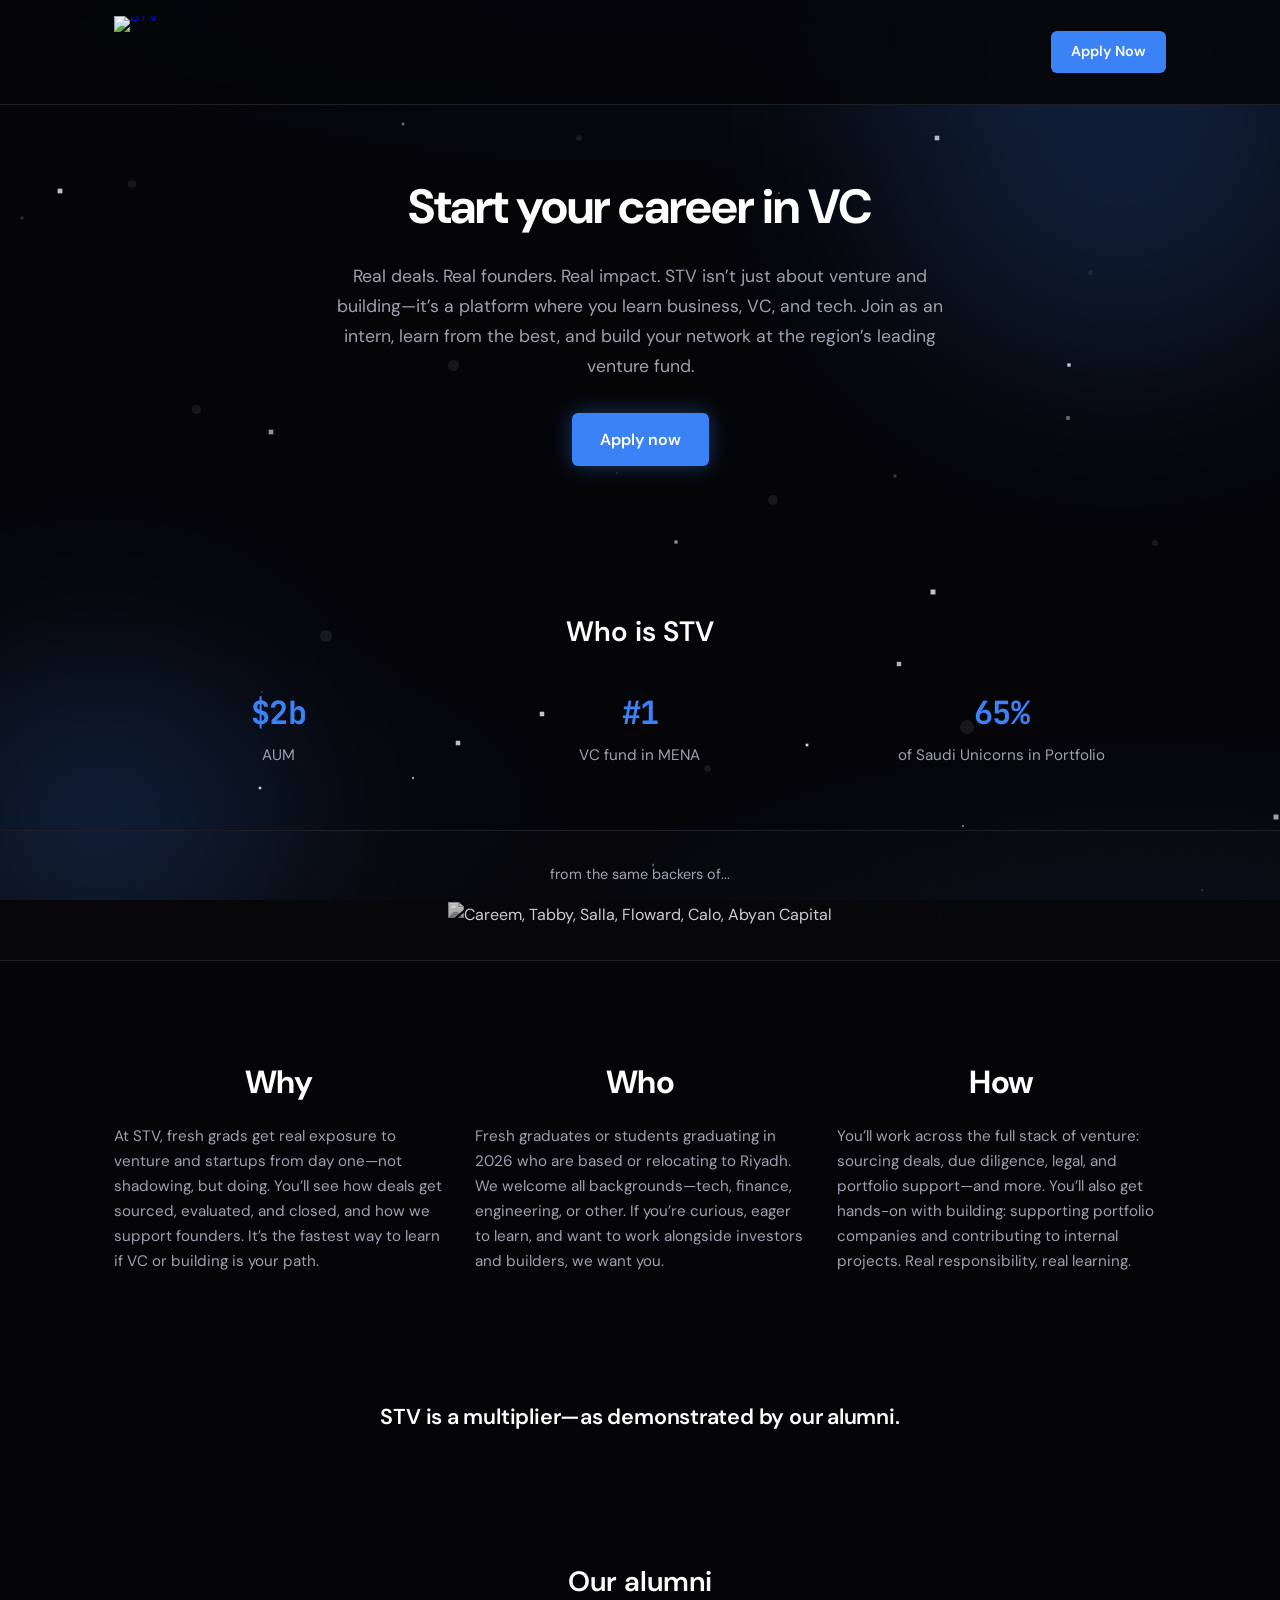
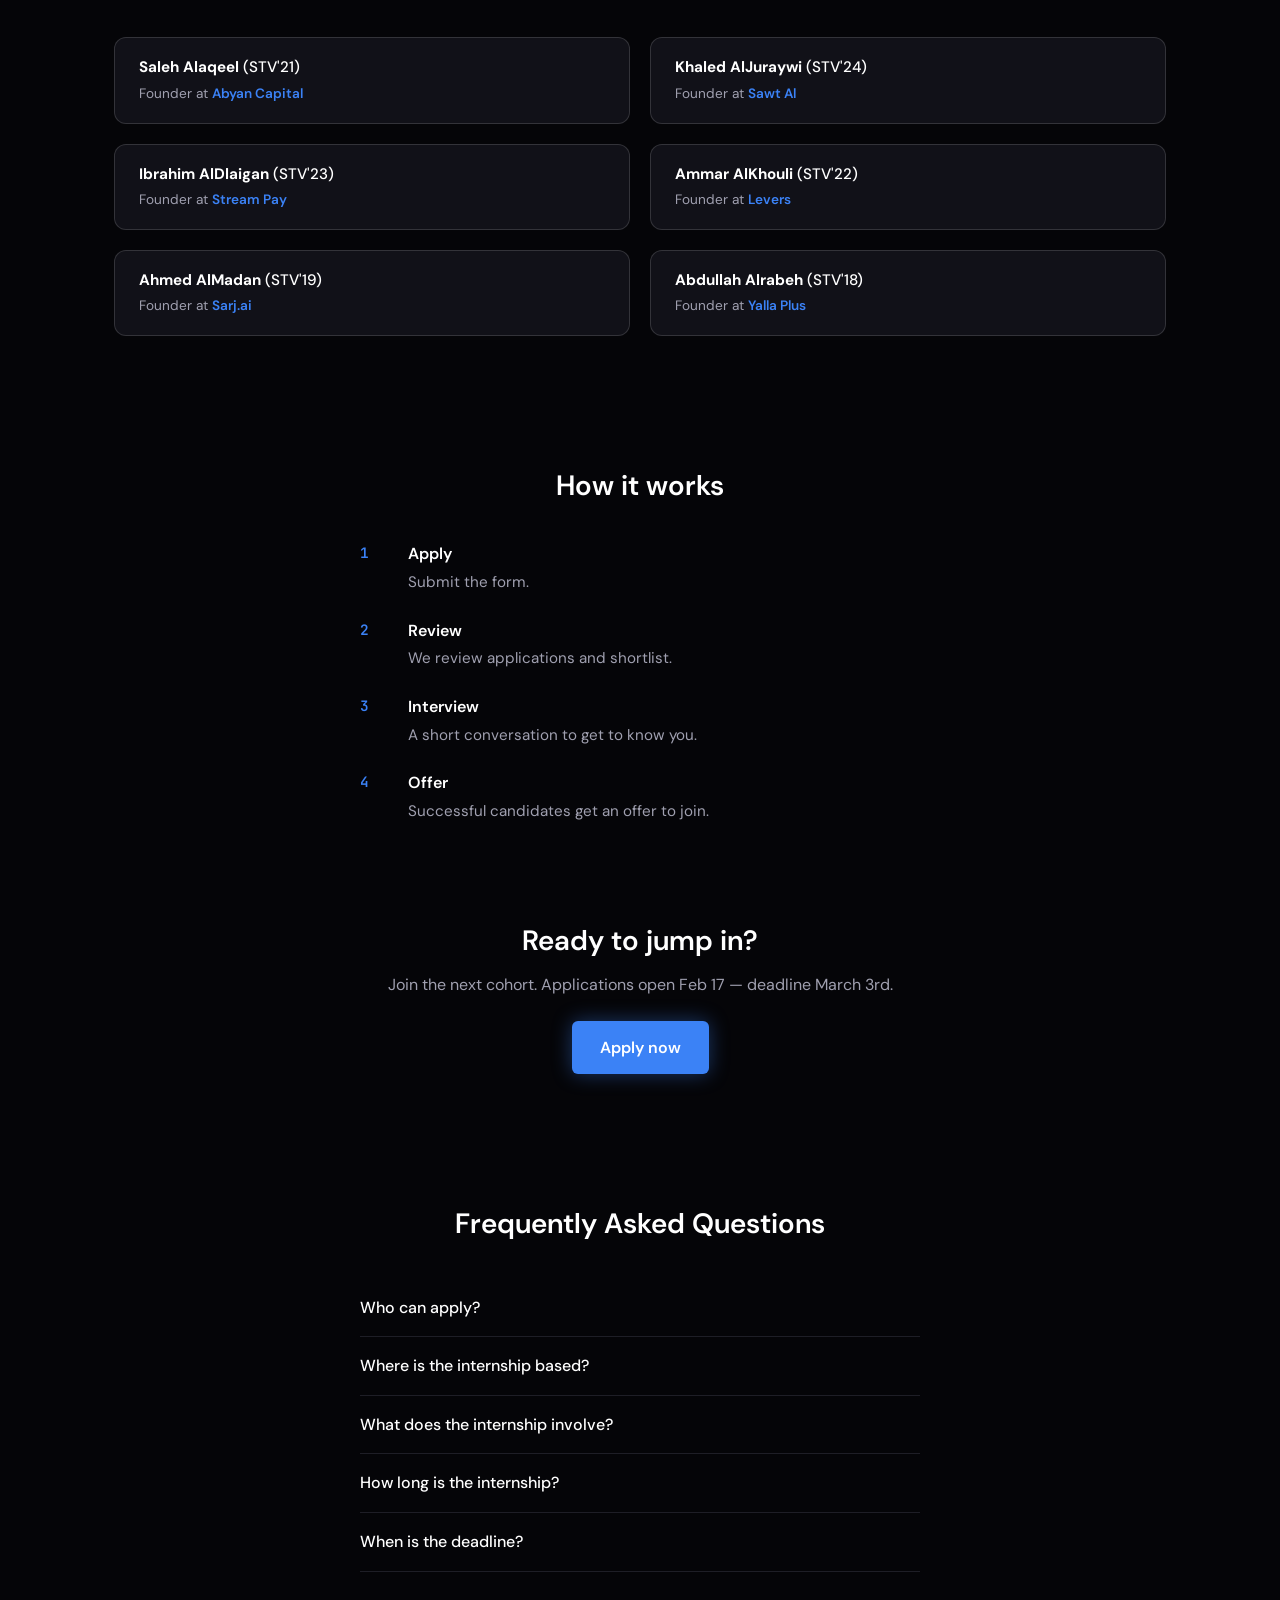
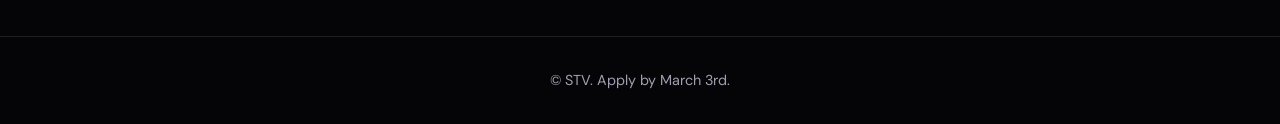
==== STV Internship Microsite/index.html @ d63d4b08 "Add files via upload" ====
<!DOCTYPE html>
<html lang="en">
<head>
  <meta charset="UTF-8" />
  <meta name="viewport" content="width=device-width, initial-scale=1.0" />
  <title>STV Internship | Apply Now</title>
  <link rel="preconnect" href="https://fonts.googleapis.com" />
  <link rel="preconnect" href="https://fonts.gstatic.com" crossorigin />
  <link href="https://fonts.googleapis.com/css2?family=DM+Sans:ital,opsz,wght@0,9..40,300;0,9..40,400;0,9..40,500;0,9..40,600;0,9..40,700;1,9..40,400&family=Instrument+Serif:ital@0;1&family=JetBrains+Mono:wght@400;500;600&display=swap" rel="stylesheet" />
  <link rel="stylesheet" href="styles.css" />
</head>
<body>
  <div class="bg-tech" aria-hidden="true">
    <div class="bg-stars" aria-hidden="true"></div>
    <div class="bg-gradient-shift"></div>
    <div class="bg-float" aria-hidden="true">
      <span class="bg-particle"></span>
      <span class="bg-particle"></span>
      <span class="bg-particle"></span>
      <span class="bg-particle"></span>
      <span class="bg-particle"></span>
      <span class="bg-particle"></span>
      <span class="bg-particle"></span>
      <span class="bg-particle"></span>
      <span class="bg-particle"></span>
      <span class="bg-particle"></span>
    </div>
    <div class="bg-glow bg-glow-1"></div>
    <div class="bg-glow bg-glow-2"></div>
  </div>

  <header class="header">
    <div class="container">
      <a href="/" class="logo">
        <img src="assets/logo.png" alt="STV" class="logo-img" />
      </a>
      <a href="https://docs.google.com/forms/d/1zl1nwiatsj6WW4wo2dqx9uAPg2A9zWV1U6yQzz-te5w/edit" target="_blank" rel="noopener noreferrer" class="btn btn-primary">Apply Now</a>
    </div>
  </header>

  <main>
    <section class="hero">
      <div class="container">
        <h1 class="hero-title">Start your career in VC</h1>
        <p class="hero-subtitle">
          Real deals. Real founders. Real impact. STV isn’t just about venture and building—it’s a platform where you learn business, VC, and tech. Join as an intern, learn from the best, and build your network at the region’s leading venture fund.
        </p>
        <div class="hero-cta">
          <a href="https://docs.google.com/forms/d/1zl1nwiatsj6WW4wo2dqx9uAPg2A9zWV1U6yQzz-te5w/edit" target="_blank" rel="noopener noreferrer" class="btn btn-primary btn-lg btn-glow">Apply now</a>
        </div>
      </div>
    </section>

    <section class="who-is-stv section">
      <div class="container">
        <h2 class="section-title">Who is STV</h2>
        <div class="who-is-stv-grid">
          <div class="who-is-stv-item">
            <span class="who-is-stv-value">$2b</span>
            <span class="who-is-stv-label">AUM</span>
          </div>
          <div class="who-is-stv-item">
            <span class="who-is-stv-value">#1</span>
            <span class="who-is-stv-label">VC fund in MENA</span>
          </div>
          <div class="who-is-stv-item">
            <span class="who-is-stv-value">65%</span>
            <span class="who-is-stv-label">of Saudi Unicorns in Portfolio</span>
          </div>
        </div>
      </div>
    </section>

    <section class="backers">
      <div class="backers-noise" aria-hidden="true"></div>
      <div class="container">
        <p class="backers-headline">from the same backers of...</p>
        <div class="backers-logos-wrap">
          <img src="assets/backers-logos.png" alt="Careem, Tabby, Salla, Floward, Calo, Abyan Capital" class="backers-logos-img" />
        </div>
      </div>
    </section>

    <section class="why-who-how section">
      <div class="container">
        <div class="why-who-how-grid">
          <div class="why-who-how-col">
            <h2 class="why-who-how-heading">Why</h2>
            <p class="why-who-how-text">At STV, fresh grads get real exposure to venture and startups from day one—not shadowing, but doing. You’ll see how deals get sourced, evaluated, and closed, and how we support founders. It’s the fastest way to learn if VC or building is your path.</p>
          </div>
          <div class="why-who-how-col">
            <h2 class="why-who-how-heading">Who</h2>
            <p class="why-who-how-text">Fresh graduates or students graduating in 2026 who are based or relocating to Riyadh. We welcome all backgrounds—tech, finance, engineering, or other. If you’re curious, eager to learn, and want to work alongside investors and builders, we want you.</p>
          </div>
          <div class="why-who-how-col">
            <h2 class="why-who-how-heading">How</h2>
            <p class="why-who-how-text">You’ll work across the full stack of venture: sourcing deals, due diligence, legal, and portfolio support—and more. You’ll also get hands-on with building: supporting portfolio companies and contributing to internal projects. Real responsibility, real learning.</p>
          </div>
        </div>
      </div>
    </section>

    <section class="founder-builder section">
      <div class="container">
        <p class="founder-builder-subtitle">STV is a multiplier—as demonstrated by our alumni.</p>
      </div>
    </section>

    <section class="alumni section">
      <div class="container">
        <h2 class="section-title">Our alumni</h2>
        <div class="alumni-grid">
          <article class="alumni-card">
            <div class="alumni-card-right">
              <p class="alumni-name">Saleh Alaqeel <span class="alumni-cohort">(STV'21)</span></p>
              <p class="alumni-role">Founder at <a href="https://www.abyancapital.sa/" target="_blank" rel="noopener noreferrer" class="alumni-company-teal">Abyan Capital</a></p>
            </div>
          </article>
          <article class="alumni-card">
            <div class="alumni-card-right">
              <p class="alumni-name">Khaled AlJuraywi <span class="alumni-cohort">(STV'24)</span></p>
              <p class="alumni-role">Founder at <a href="https://www.sawt.sa/en/" target="_blank" rel="noopener noreferrer" class="alumni-company-teal">Sawt Al</a></p>
            </div>
          </article>
          <article class="alumni-card">
            <div class="alumni-card-right">
              <p class="alumni-name">Ibrahim AlDlaigan <span class="alumni-cohort">(STV'23)</span></p>
              <p class="alumni-role">Founder at <a href="https://streampay.sa/" target="_blank" rel="noopener noreferrer" class="alumni-company-teal">Stream Pay</a></p>
            </div>
          </article>
          <article class="alumni-card">
            <div class="alumni-card-right">
              <p class="alumni-name">Ammar AlKhouli <span class="alumni-cohort">(STV'22)</span></p>
              <p class="alumni-role">Founder at <a href="https://www.uselevers.com/" target="_blank" rel="noopener noreferrer" class="alumni-company-teal">Levers</a></p>
            </div>
          </article>
          <article class="alumni-card">
            <div class="alumni-card-right">
              <p class="alumni-name">Ahmed AlMadan <span class="alumni-cohort">(STV'19)</span></p>
              <p class="alumni-role">Founder at <a href="https://www.sarj.ai/" target="_blank" rel="noopener noreferrer" class="alumni-company-teal">Sarj.ai</a></p>
            </div>
          </article>
          <article class="alumni-card">
            <div class="alumni-card-right">
              <p class="alumni-name">Abdullah Alrabeh <span class="alumni-cohort">(STV'18)</span></p>
              <p class="alumni-role">Founder at <a href="https://www.yallaplus.com/" target="_blank" rel="noopener noreferrer" class="alumni-company-teal">Yalla Plus</a></p>
            </div>
          </article>
        </div>
      </div>
    </section>

    <section class="process section">
      <div class="container">
        <h2 class="section-title">How it works</h2>
        <ol class="process-list">
          <li><h3>Apply</h3><p>Submit the form.</p></li>
          <li><h3>Review</h3><p>We review applications and shortlist.</p></li>
          <li><h3>Interview</h3><p>A short conversation to get to know you.</p></li>
          <li><h3>Offer</h3><p>Successful candidates get an offer to join.</p></li>
        </ol>
        <h3 class="cta-headline">Ready to jump in?</h3>
        <p class="cta-subline">Join the next cohort. Applications open Feb 17 — deadline March 3rd.</p>
        <a href="https://docs.google.com/forms/d/1zl1nwiatsj6WW4wo2dqx9uAPg2A9zWV1U6yQzz-te5w/edit" target="_blank" rel="noopener noreferrer" class="btn btn-primary btn-lg btn-glow" id="apply">Apply now</a>
      </div>
    </section>

    <section class="faq">
      <div class="container">
        <h2 class="section-title">Frequently Asked Questions</h2>
        <div class="faq-list">
          <details class="faq-item">
            <summary>Who can apply?</summary>
            <p>Fresh graduates or students graduating in 2026 who are eager to learn business, VC, and tech. We welcome all backgrounds—tech, finance, engineering, or other—as long as you’re curious and want to learn.</p>
          </details>
          <details class="faq-item">
            <summary>Where is the internship based?</summary>
            <p>Our internship is based in Riyadh. You should be based or willing to relocate to Riyadh for the duration of the internship.</p>
          </details>
          <details class="faq-item">
            <summary>What does the internship involve?</summary>
            <p>You’ll support the investment team with research, due diligence, and portfolio work. You’ll get exposure to how we source deals, evaluate startups, and support founders—with real responsibility and feedback.</p>
          </details>
          <details class="faq-item">
            <summary>How long is the internship?</summary>
            <p>Duration and start dates are discussed during the process. We’ll share more details when we get in touch.</p>
          </details>
          <details class="faq-item">
            <summary>When is the deadline?</summary>
            <p>Applications open February 17th. The deadline is March 3rd (2 weeks from opening). Apply before the deadline to be considered for the next cohort.</p>
          </details>
        </div>
      </div>
    </section>
  </main>

  <footer class="footer">
    <div class="container">
      <p class="footer-text">© STV. Apply by March 3rd.</p>
    </div>
  </footer>
</body>
</html>
---- STV Internship Microsite/styles.css ----
/* STV Internship Microsite — match alpha.stv.vc, techy feel */
:root {
  --bg: #050508;
  --bg-soft: #0c0c0f;
  --bg-elevated: #12121a;
  --text: #ffffff;
  --text-muted: #a0a0b0;
  --accent: #3b82f6;
  --accent-hover: #60a5fa;
  --accent-dim: rgba(59, 130, 246, 0.12);
  --border: #1e1e26;
  --radius: 6px;
  --font-sans: "DM Sans", system-ui, sans-serif;
  --font-serif: "Instrument Serif", Georgia, serif;
  --font-mono: "JetBrains Mono", ui-monospace, monospace;
}

*, *::before, *::after { box-sizing: border-box; }
html { scroll-behavior: smooth; }
body {
  margin: 0;
  font-family: var(--font-sans);
  background: var(--bg);
  color: var(--text);
  line-height: 1.6;
  -webkit-font-smoothing: antialiased;
  position: relative;
}

.bg-tech {
  position: fixed;
  inset: 0;
  z-index: -1;
  overflow: hidden;
  background: var(--bg);
}

/* Speckled starfield — subtle white/light gray dots */
.bg-stars {
  position: absolute;
  inset: 0;
  width: 0;
  height: 0;
  top: 0;
  left: 0;
  pointer-events: none;
  box-shadow:
    456px 51px 0 1.98px rgba(255,255,255,0.36),
    571px 209px 0 1.85px rgba(255,255,255,0.78),
    356px 1209px 0 1.34px rgba(255,255,255,0.22),
    895px 476px 0 1.51px rgba(255,255,255,0.22),
    814px 1330px 0 1.9px rgba(255,255,255,0.47),
    653px 865px 0 1.18px rgba(255,255,255,0.3),
    1378px 209px 0 0.69px rgba(255,255,255,0.26),
    1408px 1236px 0 1.03px rgba(255,255,255,0.23),
    1881px 1098px 0 0.75px rgba(255,255,255,0.8),
    322px 1130px 0 1.09px rgba(255,255,255,0.61),
    933px 592px 0 2.47px rgba(255,255,255,0.76),
    413px 778px 0 1.06px rgba(255,255,255,0.61),
    700px 1093px 0 1.96px rgba(255,255,255,0.31),
    899px 664px 0 2.19px rgba(255,255,255,0.7),
    271px 432px 0 2.33px rgba(255,255,255,0.57),
    1076px 1197px 0 1.36px rgba(255,255,255,0.58),
    626px 1285px 0 0.82px rgba(255,255,255,0.64),
    260px 788px 0 1.26px rgba(255,255,255,0.85),
    1202px 890px 0 0.82px rgba(255,255,255,0.2),
    435px 1280px 0 1.1px rgba(255,255,255,0.62),
    458px 743px 0 2.26px rgba(255,255,255,0.74),
    676px 542px 0 1.56px rgba(255,255,255,0.59),
    1276px 817px 0 2.49px rgba(255,255,255,0.62),
    262px 692px 0 0.54px rgba(255,255,255,0.56),
    937px 138px 0 2.31px rgba(255,255,255,0.76),
    877px 1104px 0 0.76px rgba(255,255,255,0.81),
    779px 193px 0 0.69px rgba(255,255,255,0.48),
    403px 124px 0 1.31px rgba(255,255,255,0.42),
    308px 907px 0 2.12px rgba(255,255,255,0.76),
    60px 191px 0 2.35px rgba(255,255,255,0.75),
    1599px 543px 0 2.35px rgba(255,255,255,0.71),
    239px 1186px 0 1.97px rgba(255,255,255,0.24),
    963px 826px 0 0.74px rgba(255,255,255,0.78),
    1068px 418px 0 1.84px rgba(255,255,255,0.4),
    1872px 647px 0 2.36px rgba(255,255,255,0.81),
    542px 714px 0 2.26px rgba(255,255,255,0.77),
    424px 275px 0 1.03px rgba(255,255,255,0.78),
    1069px 365px 0 1.66px rgba(255,255,255,0.84),
    807px 745px 0 1.36px rgba(255,255,255,0.82),
    1230px 1038px 0 1.12px rgba(255,255,255,0.47),
    298px 932px 0 0.98px rgba(180,185,200,0.37),
    22px 218px 0 1.49px rgba(180,185,200,0.23),
    497px 934px 0 0.59px rgba(180,185,200,0.31),
    1135px 1067px 0 1.08px rgba(180,185,200,0.23),
    617px 473px 0 0.94px rgba(180,185,200,0.2),
    903px 999px 0 0.71px rgba(180,185,200,0.3),
    866px 931px 0 0.86px rgba(180,185,200,0.42);
}

.bg-gradient-shift {
  position: absolute;
  inset: 0;
  background: radial-gradient(ellipse 140% 90% at 50% -20%, rgba(59, 130, 246, 0.12) 0%, transparent 45%),
              radial-gradient(ellipse 100% 60% at 90% 110%, rgba(59, 130, 246, 0.08) 0%, transparent 50%),
              radial-gradient(ellipse 80% 50% at 10% 90%, rgba(59, 130, 246, 0.05) 0%, transparent 45%);
  animation: gradientShift 12s ease-in-out infinite alternate;
}
@keyframes gradientShift {
  0% { opacity: 1; transform: scale(1); }
  100% { opacity: 0.85; transform: scale(1.05); }
}

.bg-float {
  position: absolute;
  inset: 0;
  overflow: hidden;
  pointer-events: none;
}
.bg-particle {
  position: absolute;
  border-radius: 50%;
  background: rgba(255, 255, 255, 0.08);
  animation: floatParticle 25s ease-in-out infinite;
}
.bg-particle:nth-child(1) { width: 8px; height: 8px; left: 10%; top: 20%; animation-duration: 22s; }
.bg-particle:nth-child(2) { width: 12px; height: 12px; left: 25%; top: 70%; animation-duration: 28s; animation-delay: -5s; }
.bg-particle:nth-child(3) { width: 6px; height: 6px; left: 45%; top: 15%; animation-duration: 24s; animation-delay: -10s; }
.bg-particle:nth-child(4) { width: 10px; height: 10px; left: 60%; top: 55%; animation-duration: 26s; animation-delay: -2s; }
.bg-particle:nth-child(5) { width: 14px; height: 14px; left: 75%; top: 80%; animation-duration: 30s; animation-delay: -8s; }
.bg-particle:nth-child(6) { width: 5px; height: 5px; left: 85%; top: 30%; animation-duration: 20s; animation-delay: -12s; }
.bg-particle:nth-child(7) { width: 9px; height: 9px; left: 15%; top: 45%; animation-duration: 27s; animation-delay: -4s; }
.bg-particle:nth-child(8) { width: 7px; height: 7px; left: 55%; top: 85%; animation-duration: 23s; animation-delay: -7s; }
.bg-particle:nth-child(9) { width: 11px; height: 11px; left: 35%; top: 40%; animation-duration: 29s; animation-delay: -15s; }
.bg-particle:nth-child(10) { width: 6px; height: 6px; left: 90%; top: 60%; animation-duration: 21s; animation-delay: -3s; }
@keyframes floatParticle {
  0%, 100% { transform: translate(0, 0) scale(1); opacity: 0.08; }
  25% { transform: translate(30px, -40px) scale(1.1); opacity: 0.12; }
  50% { transform: translate(-20px, 25px) scale(0.95); opacity: 0.06; }
  75% { transform: translate(15px, 35px) scale(1.05); opacity: 0.1; }
}

.bg-glow {
  position: absolute;
  border-radius: 50%;
  filter: blur(100px);
  animation: float 18s ease-in-out infinite, glowPulse 6s ease-in-out infinite;
}
.bg-glow-1 {
  width: 480px;
  height: 480px;
  background: var(--accent);
  top: -120px;
  right: -80px;
  opacity: 0.2;
}
.bg-glow-2 {
  width: 320px;
  height: 320px;
  background: var(--accent);
  bottom: -80px;
  left: -60px;
  animation-delay: -8s, -3s;
  opacity: 0.18;
}
@keyframes float {
  0%, 100% { transform: translate(0, 0) scale(1); }
  33% { transform: translate(-30px, -20px) scale(1.06); }
  66% { transform: translate(20px, -40px) scale(1.04); }
}
@keyframes glowPulse {
  0%, 100% { opacity: 0.18; }
  50% { opacity: 0.28; }
}

.container {
  width: 100%;
  max-width: 1100px;
  margin: 0 auto;
  padding: 0 1.5rem;
}

.header {
  position: sticky;
  top: 0;
  z-index: 100;
  background: rgba(5, 5, 8, 0.85);
  backdrop-filter: blur(12px);
  -webkit-backdrop-filter: blur(12px);
  border-bottom: 1px solid var(--border);
}
.header .container {
  display: flex;
  align-items: center;
  justify-content: space-between;
  padding-top: 1rem;
  padding-bottom: 1rem;
}
.logo { display: inline-block; text-decoration: none; line-height: 0; }
.logo-img { display: block; height: 72px; width: auto; object-fit: contain; }

.btn {
  display: inline-block;
  padding: 0.6rem 1.25rem;
  font-family: var(--font-sans);
  font-size: 0.9rem;
  font-weight: 600;
  text-decoration: none;
  border-radius: var(--radius);
  transition: background 0.2s, color 0.2s;
  border: none;
  cursor: pointer;
}
.btn-primary {
  background: var(--accent);
  color: #ffffff;
}
.btn-primary:hover { background: var(--accent-hover); }
.btn-lg { padding: 0.85rem 1.75rem; font-size: 1rem; }
.btn-glow { box-shadow: 0 0 20px rgba(59, 130, 246, 0.4); }

.hero {
  padding: 4rem 0 5rem;
  text-align: center;
}
.hero-title {
  font-size: clamp(2rem, 5vw, 3rem);
  font-weight: 700;
  margin: 0 0 1rem;
  letter-spacing: -0.02em;
}
.hero-subtitle {
  font-size: 1.1rem;
  color: var(--text-muted);
  max-width: 640px;
  margin: 0 auto 2rem;
  line-height: 1.7;
}
.hero-cta { margin-top: 1.5rem; }

.backers {
  padding: 2rem 0;
  text-align: center;
  border-top: 1px solid var(--border);
  border-bottom: 1px solid var(--border);
  position: relative;
}
.backers-noise {
  position: absolute;
  inset: 0;
  opacity: 0.03;
  pointer-events: none;
  background: url("data:image/svg+xml,%3Csvg viewBox='0 0 256 256' xmlns='http://www.w3.org/2000/svg'%3E%3Cfilter id='n'%3E%3CfeTurbulence type='fractalNoise' baseFrequency='0.9' numOctaves='4' stitchTiles='stitch'/%3E%3C/filter%3E%3Crect width='100%25' height='100%25' filter='url(%23n)'/%3E%3C/svg%3E");
}
.backers-headline {
  font-size: 0.9rem;
  color: var(--text-muted);
  text-transform: lowercase;
  margin: 0 0 1rem;
}
.backers-logos-wrap { margin: 0 auto; position: relative; z-index: 1; }
.backers-logos-img {
  max-width: 100%;
  height: auto;
  max-height: 48px;
  object-fit: contain;
  filter: grayscale(1) opacity(0.8);
}

/* Who is STV — stats strip */
.who-is-stv-grid {
  display: grid;
  grid-template-columns: repeat(3, 1fr);
  gap: 2rem;
  margin-top: 2rem;
  text-align: center;
}
@media (max-width: 640px) {
  .who-is-stv-grid { grid-template-columns: 1fr; gap: 1.5rem; }
}
.who-is-stv-item {
  display: flex;
  flex-direction: column;
  gap: 0.5rem;
}
.who-is-stv-value {
  font-family: var(--font-mono);
  font-size: 2rem;
  font-weight: 700;
  color: var(--accent);
  letter-spacing: -0.02em;
}
.who-is-stv-label {
  font-size: 0.95rem;
  color: var(--text-muted);
  line-height: 1.3;
}

.section { padding: 4rem 0; }
.section-title {
  font-size: 1.75rem;
  font-weight: 600;
  margin: 0 0 2rem;
  text-align: center;
}
.process-list {
  max-width: 560px;
  margin: 0 auto 2rem;
  padding: 0;
  list-style: none;
  text-align: left;
  counter-reset: step;
}
.process-list li {
  margin-bottom: 1.5rem;
  padding-left: 3rem;
  position: relative;
  counter-increment: step;
}
.process-list li::before {
  content: counter(step);
  position: absolute;
  left: 0;
  top: 0;
  font-family: var(--font-mono);
  font-weight: 600;
  font-size: 0.9rem;
  color: var(--accent);
}
.process-list li h3 {
  margin: 0 0 0.25rem;
  font-size: 1rem;
  font-weight: 600;
  color: var(--text);
}
.process-list li p {
  margin: 0;
  font-size: 0.95rem;
  color: var(--text-muted);
  line-height: 1.5;
}
.process .container { text-align: center; }

.section-lead {
  max-width: 640px;
  margin: 0 auto;
  text-align: center;
  color: var(--text-muted);
  font-size: 1.05rem;
  line-height: 1.7;
}

.benefits-grid {
  display: grid;
  grid-template-columns: repeat(auto-fit, minmax(280px, 1fr));
  gap: 1.25rem;
  margin-top: 2rem;
}
.benefit-card {
  background: var(--bg-elevated);
  border: 1px solid var(--border);
  border-radius: var(--radius);
  padding: 1.5rem;
}
.benefit-card h3 {
  margin: 0 0 0.5rem;
  font-size: 1rem;
  font-weight: 600;
  color: var(--text);
}
.benefit-card p {
  margin: 0;
  font-size: 0.9rem;
  color: var(--text-muted);
  line-height: 1.5;
}

.numbers-grid {
  display: grid;
  grid-template-columns: repeat(auto-fit, minmax(160px, 1fr));
  gap: 2rem;
  margin-top: 2rem;
  text-align: center;
}
.number-item {
  display: flex;
  flex-direction: column;
  gap: 0.5rem;
}
.number-value {
  font-family: var(--font-mono);
  font-size: 1.75rem;
  font-weight: 600;
  color: var(--accent);
}
.number-label {
  font-size: 0.9rem;
  color: var(--text-muted);
}

/* Why / Who / How — three columns */
.why-who-how-grid {
  display: grid;
  grid-template-columns: repeat(3, 1fr);
  gap: 2rem;
  margin-top: 2rem;
}
@media (max-width: 768px) {
  .why-who-how-grid { grid-template-columns: 1fr; }
}
.why-who-how-col {
  text-align: left;
}
.why-who-how-heading {
  font-size: 2rem;
  font-weight: 700;
  color: var(--text);
  margin: 0 0 1rem;
  text-align: center;
  letter-spacing: -0.02em;
}
.why-who-how-text {
  margin: 0;
  font-size: 0.95rem;
  line-height: 1.65;
  color: var(--text-muted);
}

.founder-builder-subtitle {
  text-align: center;
  font-size: 1.35rem;
  font-weight: 600;
  color: var(--text);
  font-family: var(--font-sans);
  margin: 0;
  max-width: 560px;
  margin-left: auto;
  margin-right: auto;
  letter-spacing: -0.01em;
  line-height: 1.4;
}

/* Alumni cards — split layout: company left, name + role right */
.alumni-grid {
  display: grid;
  grid-template-columns: repeat(2, 1fr);
  gap: 1.25rem;
  margin-top: 2rem;
}
@media (max-width: 640px) {
  .alumni-grid { grid-template-columns: 1fr; }
}
.alumni-card {
  background: rgba(18, 18, 26, 0.95);
  border: 1px solid rgba(255, 255, 255, 0.14);
  border-radius: 12px;
  overflow: hidden;
}
.alumni-card-right {
  padding: 1.25rem 1.5rem;
  display: flex;
  flex-direction: column;
  justify-content: center;
}
.alumni-name {
  margin: 0 0 0.35rem;
  font-size: 0.95rem;
  font-weight: 700;
  color: var(--text);
  line-height: 1.3;
}
.alumni-cohort {
  font-weight: 500;
}
.alumni-role {
  margin: 0;
  font-size: 0.85rem;
  color: var(--text-muted);
  line-height: 1.4;
}
.alumni-company-teal {
  color: var(--accent);
  font-weight: 600;
  text-decoration: none;
}
.alumni-company-teal:hover {
  text-decoration: underline;
}

.cta-section {
  padding: 4rem 0;
  text-align: center;
}
.cta-headline { font-size: 1.75rem; font-weight: 600; margin: 0 0 0.5rem; }
.process .cta-headline { margin-top: 6rem; }
.cta-subline { color: var(--text-muted); margin: 0 0 1.5rem; }

.faq { padding: 4rem 0; }
.faq-list { max-width: 560px; margin: 0 auto; }
.faq-item {
  border-bottom: 1px solid var(--border);
}
.faq-item summary {
  padding: 1rem 0;
  cursor: pointer;
  font-weight: 500;
  list-style: none;
}
.faq-item summary::-webkit-details-marker { display: none; }
.faq-item p {
  padding-bottom: 1rem;
  color: var(--text-muted);
  margin: 0;
  font-size: 0.95rem;
}

.footer {
  padding: 2rem 0;
  border-top: 1px solid var(--border);
  text-align: center;
}
.footer-text {
  margin: 0;
  font-size: 0.9rem;
  color: var(--text-muted);
}
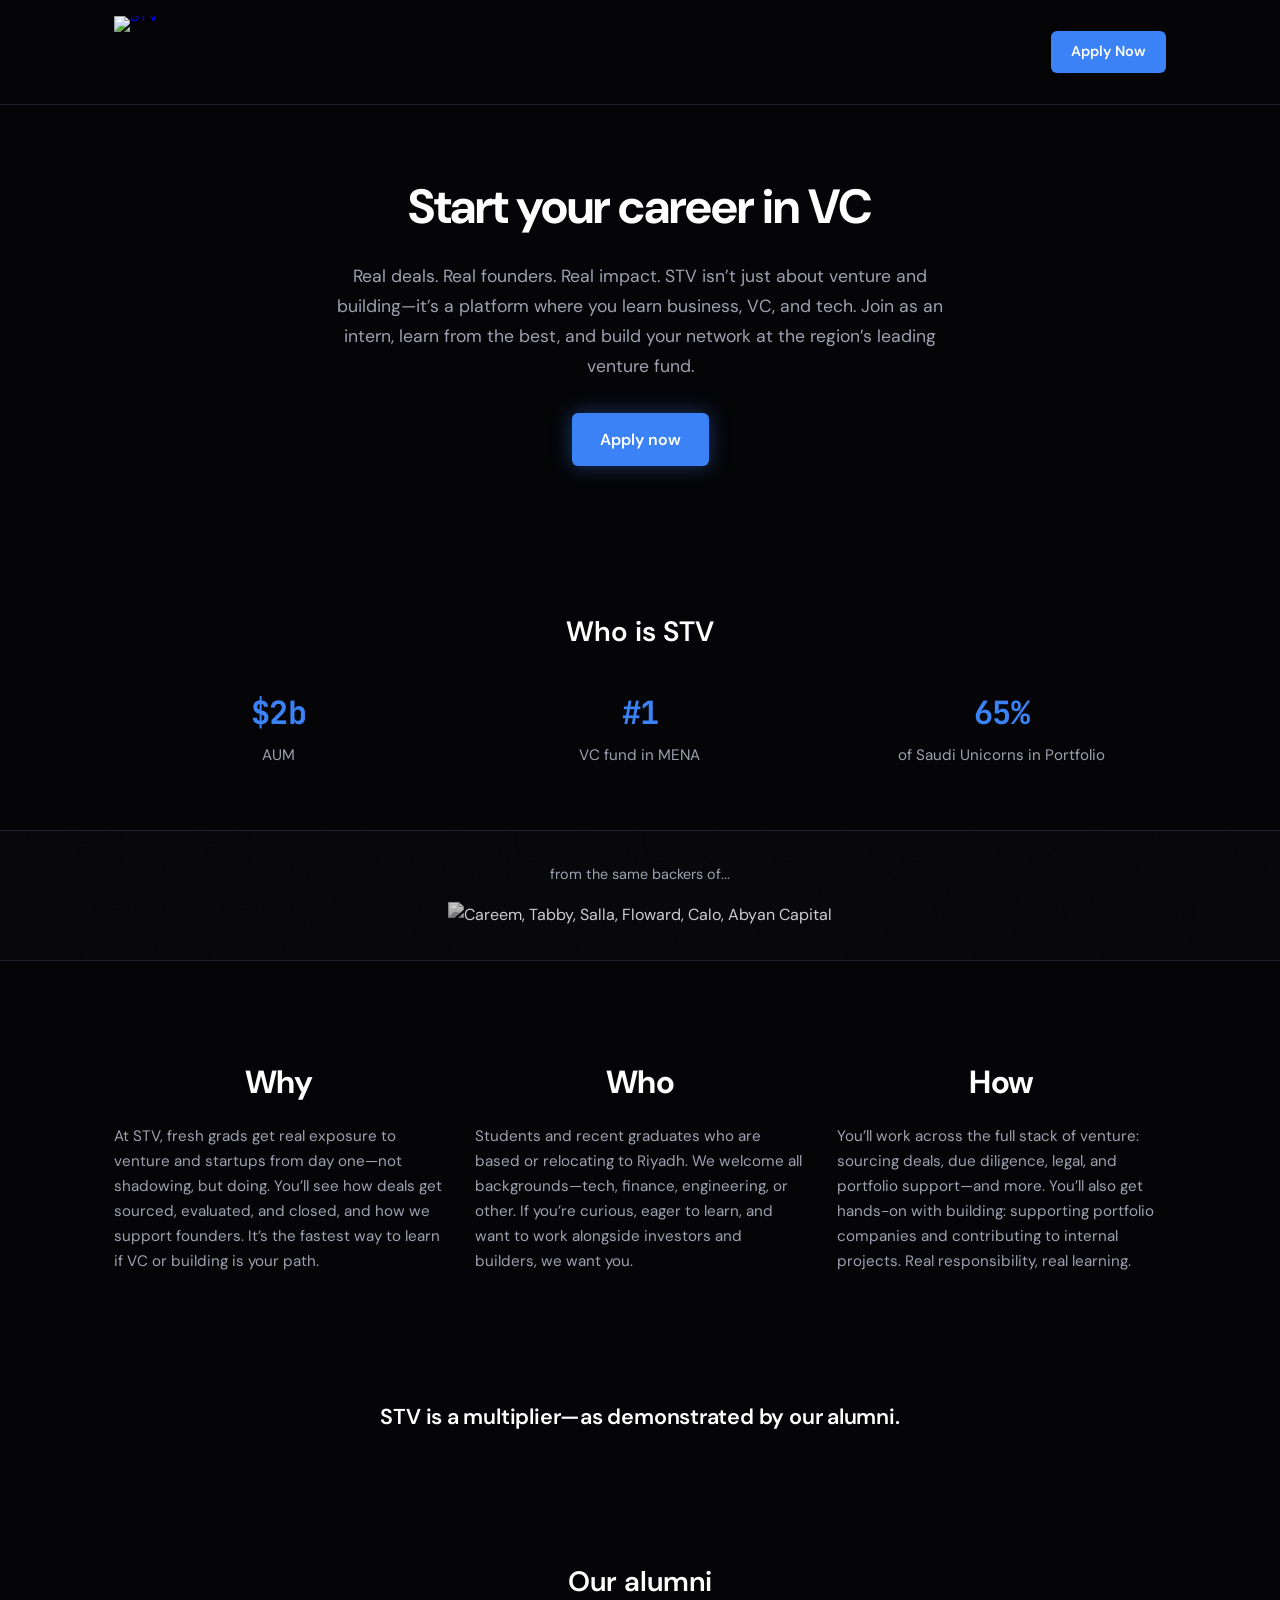
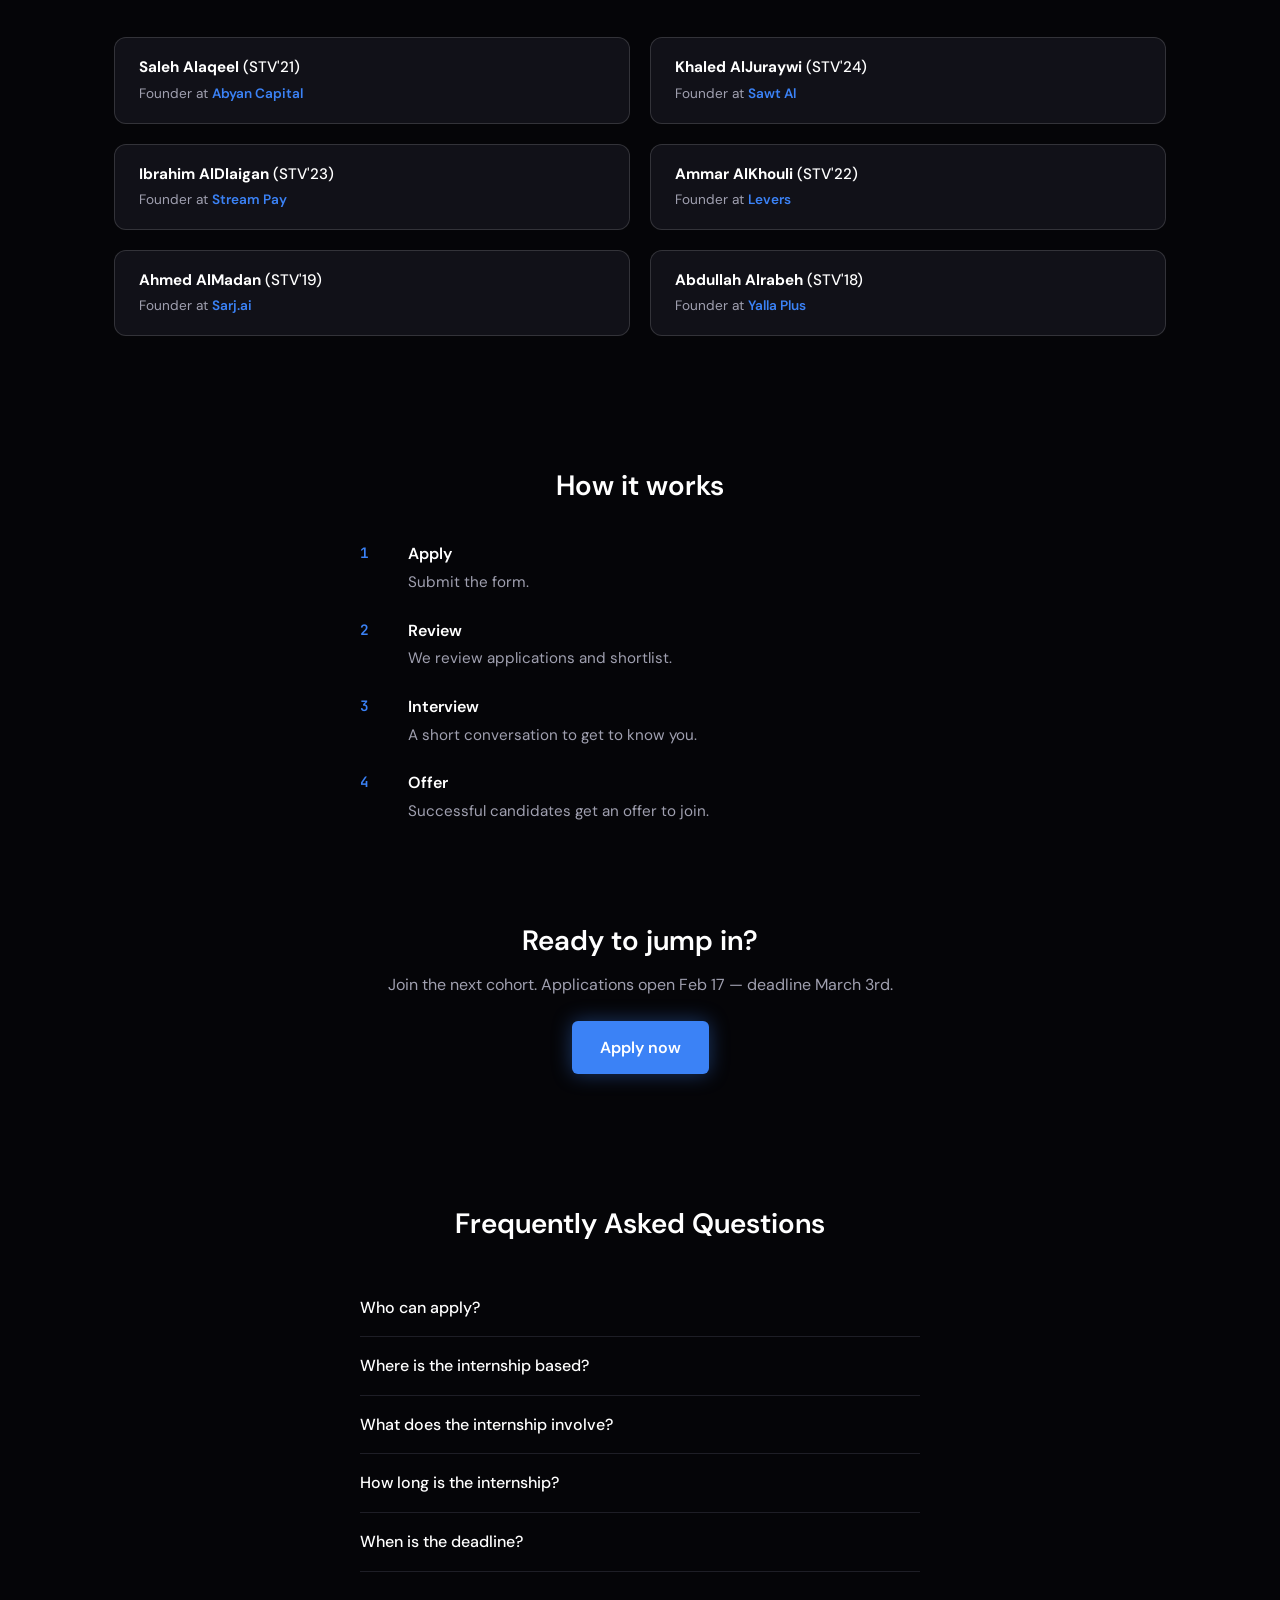
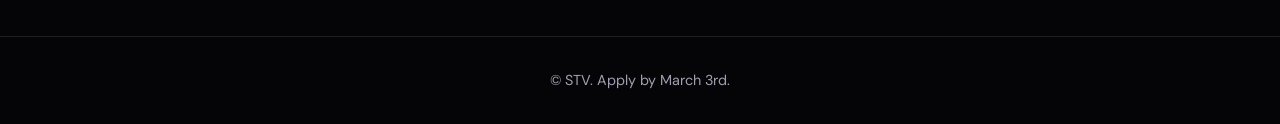
==== commit 5d18e8ff: "Broaden eligibility copy, link backer logos, fix white bars on mobile - "Fresh graduates or students" ====
--- a/STV Internship Microsite/index.html
+++ b/STV Internship Microsite/index.html
@@ -2,7 +2,8 @@
 <html lang="en">
 <head>
   <meta charset="UTF-8" />
-  <meta name="viewport" content="width=device-width, initial-scale=1.0" />
+  <meta name="viewport" content="width=device-width, initial-scale=1.0, viewport-fit=cover" />
+  <meta name="theme-color" content="#000000" />
   <title>STV Internship | Apply Now</title>
   <link rel="preconnect" href="https://fonts.googleapis.com" />
   <link rel="preconnect" href="https://fonts.gstatic.com" crossorigin />
@@ -77,6 +78,12 @@
         <p class="backers-headline">from the same backers of...</p>
         <div class="backers-logos-wrap">
           <img src="assets/backers-logos.png" alt="Careem, Tabby, Salla, Floward, Calo, Abyan Capital" class="backers-logos-img" />
+          <a href="https://www.careem.com" target="_blank" rel="noopener" class="backers-logo-link" style="left: 0;" aria-label="Careem"></a>
+          <a href="https://tabby.ai" target="_blank" rel="noopener" class="backers-logo-link" style="left: 16.666%;" aria-label="Tabby"></a>
+          <a href="https://salla.com" target="_blank" rel="noopener" class="backers-logo-link" style="left: 33.333%;" aria-label="Salla"></a>
+          <a href="https://floward.com" target="_blank" rel="noopener" class="backers-logo-link" style="left: 50%;" aria-label="Floward"></a>
+          <a href="https://calo.app" target="_blank" rel="noopener" class="backers-logo-link" style="left: 66.666%;" aria-label="Calo"></a>
+          <a href="https://www.abyancapital.sa" target="_blank" rel="noopener" class="backers-logo-link" style="left: 83.333%;" aria-label="Abyan Capital"></a>
         </div>
       </div>
     </section>
@@ -90,7 +97,7 @@
           </div>
           <div class="why-who-how-col">
             <h2 class="why-who-how-heading">Who</h2>
-            <p class="why-who-how-text">Fresh graduates or students graduating in 2026 who are based or relocating to Riyadh. We welcome all backgrounds—tech, finance, engineering, or other. If you’re curious, eager to learn, and want to work alongside investors and builders, we want you.</p>
+            <p class="why-who-how-text">Students and recent graduates who are based or relocating to Riyadh. We welcome all backgrounds—tech, finance, engineering, or other. If you’re curious, eager to learn, and want to work alongside investors and builders, we want you.</p>
           </div>
           <div class="why-who-how-col">
             <h2 class="why-who-how-heading">How</h2>
@@ -171,7 +178,7 @@
         <div class="faq-list">
           <details class="faq-item">
             <summary>Who can apply?</summary>
-            <p>Fresh graduates or students graduating in 2026 who are eager to learn business, VC, and tech. We welcome all backgrounds—tech, finance, engineering, or other—as long as you’re curious and want to learn.</p>
+            <p>Students and recent graduates who are eager to learn business, VC, and tech. We welcome all backgrounds—tech, finance, engineering, or other—as long as you’re curious and want to learn.</p>
           </details>
           <details class="faq-item">
             <summary>Where is the internship based?</summary>
--- a/STV Internship Microsite/styles.css
+++ b/STV Internship Microsite/styles.css
@@ -16,7 +16,7 @@
 }
 
 *, *::before, *::after { box-sizing: border-box; }
-html { scroll-behavior: smooth; }
+html { scroll-behavior: smooth; background: var(--bg); }
 body {
   margin: 0;
   font-family: var(--font-sans);
@@ -254,7 +254,14 @@
   text-transform: lowercase;
   margin: 0 0 1rem;
 }
-.backers-logos-wrap { margin: 0 auto; position: relative; z-index: 1; }
+.backers-logos-wrap { margin: 0 auto; position: relative; z-index: 1; width: fit-content; }
+.backers-logo-link {
+  position: absolute;
+  top: 0;
+  height: 100%;
+  width: 16.666%;
+  z-index: 2;
+}
 .backers-logos-img {
   max-width: 100%;
   height: auto;
